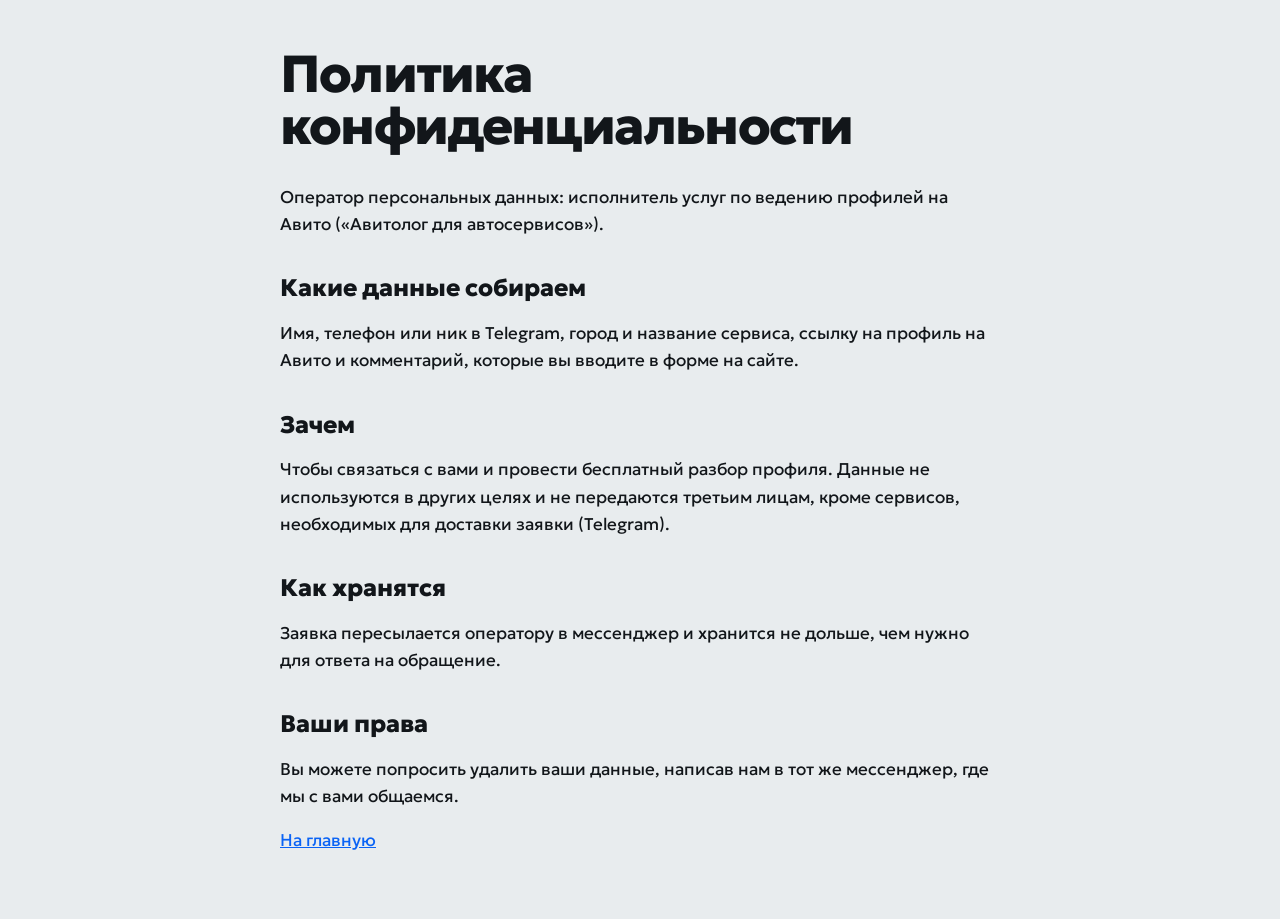
==== privacy.html @ 2d87b561 "init: landing for avitolog autoservice Co-Authored-By: Claude Sonnet 5.5 <noreply@anthropic.com>" ====
<!doctype html>
<html lang="ru">
<head>
<meta charset="utf-8">
<meta name="viewport" content="width=device-width, initial-scale=1">
<title>Политика конфиденциальности — Авитолог для автосервисов</title>
<meta name="robots" content="noindex">
<link href="https://fonts.googleapis.com/css2?family=Geologica:wght@400;800&display=swap" rel="stylesheet">
<style>
body{margin:0;background:#E8ECEE;color:#12161A;font:17px/1.6 'Geologica',system-ui,sans-serif;padding:48px 16px}
main{max-width:720px;margin:0 auto}
h1{font:800 clamp(32px,5vw,52px)/1 'Geologica',sans-serif;letter-spacing:-.035em;margin:0 0 32px}
h2{font:800 24px/1.2 'Geologica',sans-serif;margin:36px 0 10px}
a{color:#0A63F5}
</style>
</head>
<body>
<main>
<h1>Политика конфиденциальности</h1>
<p>Оператор персональных данных: исполнитель услуг по ведению профилей на Авито («Авитолог для автосервисов»).</p>
<h2>Какие данные собираем</h2>
<p>Имя, телефон или ник в Telegram, город и название сервиса, ссылку на профиль на Авито и комментарий, которые вы вводите в форме на сайте.</p>
<h2>Зачем</h2>
<p>Чтобы связаться с вами и провести бесплатный разбор профиля. Данные не используются в других целях и не передаются третьим лицам, кроме сервисов, необходимых для доставки заявки (Telegram).</p>
<h2>Как хранятся</h2>
<p>Заявка пересылается оператору в мессенджер и хранится не дольше, чем нужно для ответа на обращение.</p>
<h2>Ваши права</h2>
<p>Вы можете попросить удалить ваши данные, написав нам в тот же мессенджер, где мы с вами общаемся.</p>
<p><a href="index.html">На главную</a></p>
</main>
</body>
</html>
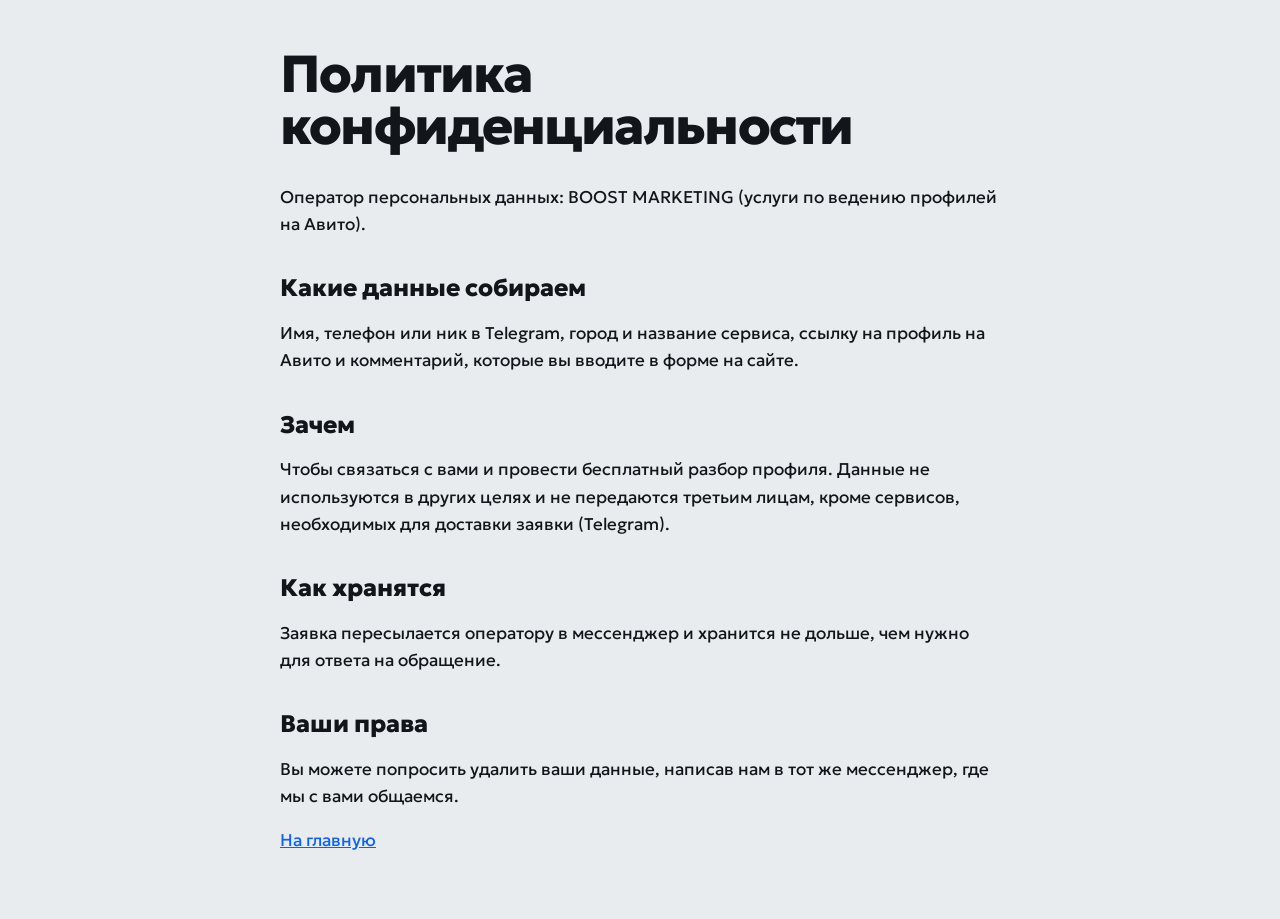
==== commit a7edbcf8: "brand BOOST MARKETING, contacts block, balance note Co-Authored-By: Claude Sonnet 5.5 <noreply@anthr" ====
--- a/privacy.html
+++ b/privacy.html
@@ -3,7 +3,7 @@
 <head>
 <meta charset="utf-8">
 <meta name="viewport" content="width=device-width, initial-scale=1">
-<title>Политика конфиденциальности — Авитолог для автосервисов</title>
+<title>Политика конфиденциальности — BOOST MARKETING</title>
 <meta name="robots" content="noindex">
 <link href="https://fonts.googleapis.com/css2?family=Geologica:wght@400;800&display=swap" rel="stylesheet">
 <style>
@@ -17,7 +17,7 @@
 <body>
 <main>
 <h1>Политика конфиденциальности</h1>
-<p>Оператор персональных данных: исполнитель услуг по ведению профилей на Авито («Авитолог для автосервисов»).</p>
+<p>Оператор персональных данных: BOOST MARKETING (услуги по ведению профилей на Авито).</p>
 <h2>Какие данные собираем</h2>
 <p>Имя, телефон или ник в Telegram, город и название сервиса, ссылку на профиль на Авито и комментарий, которые вы вводите в форме на сайте.</p>
 <h2>Зачем</h2>
